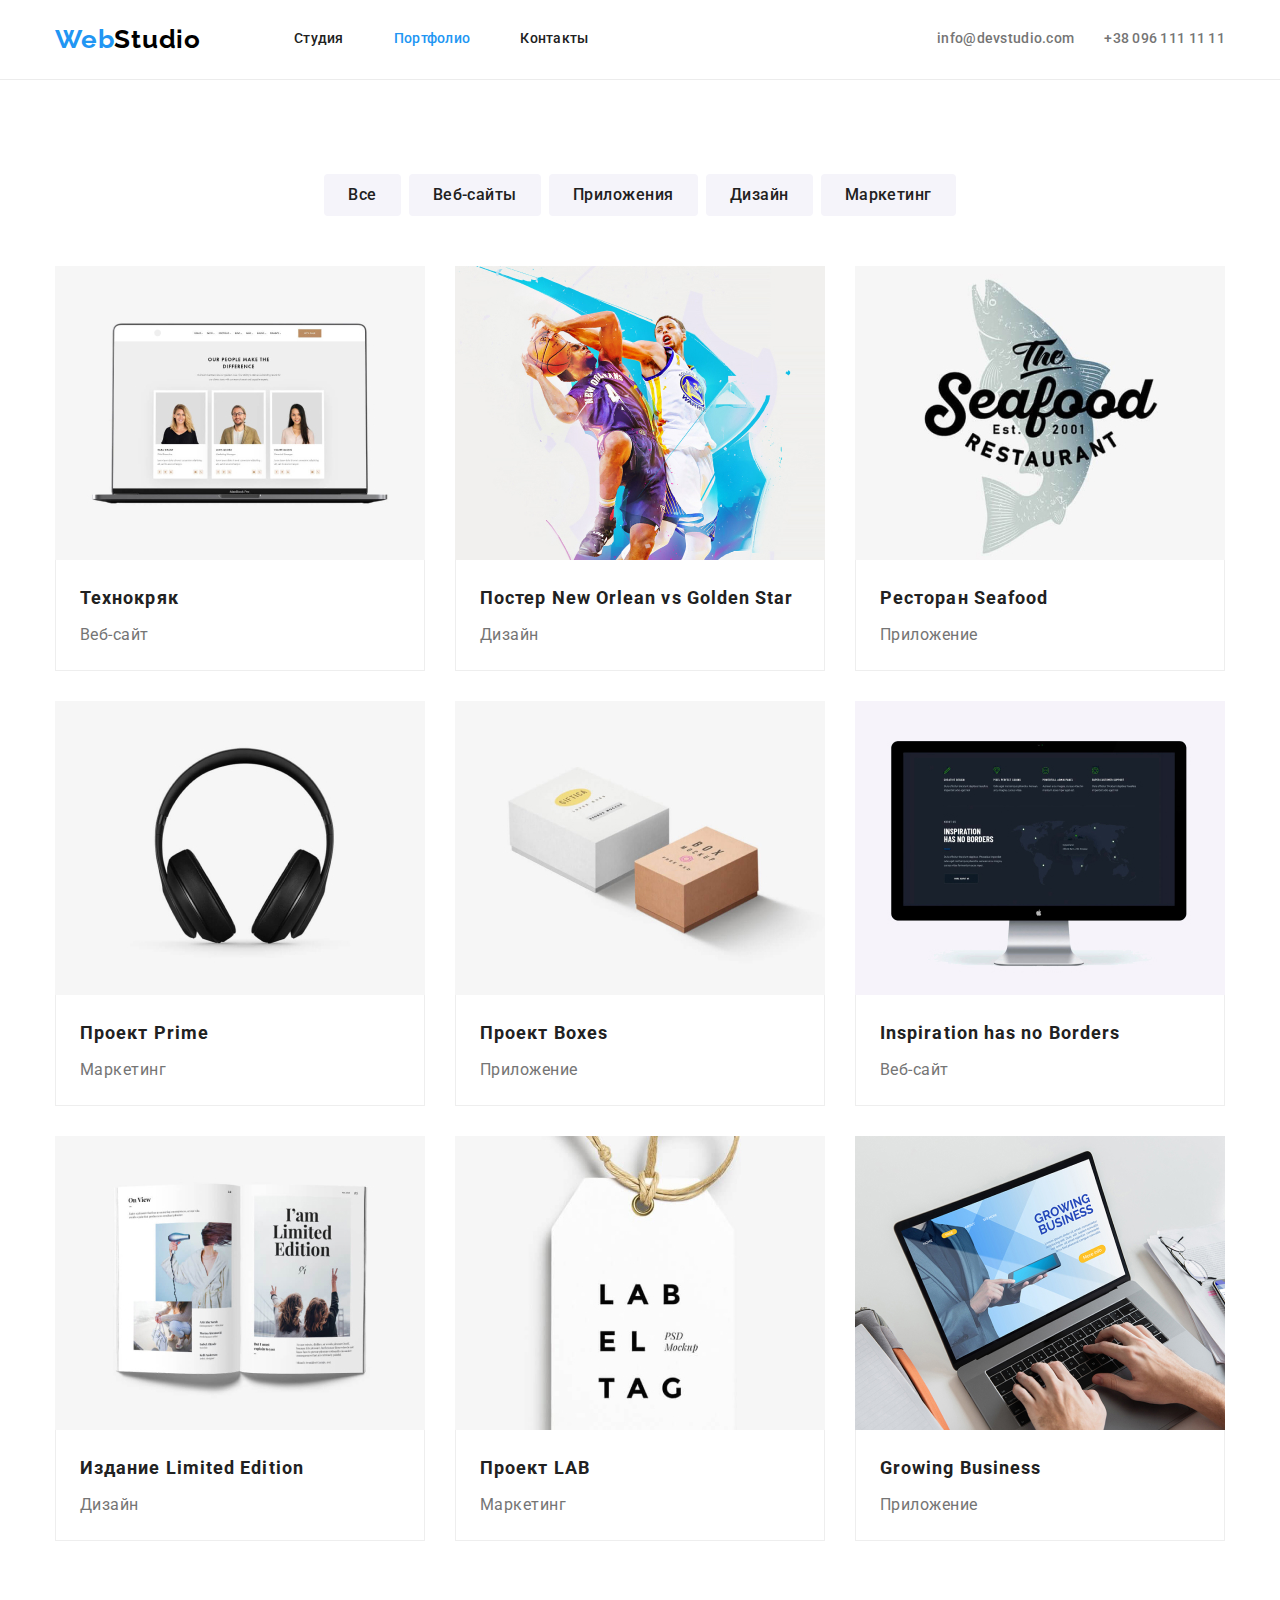
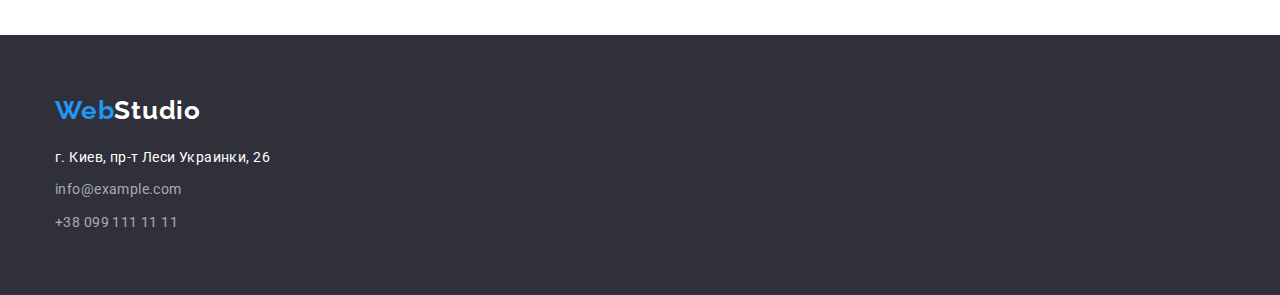
==== portfolio.html @ 459007b1 "Homework4" ====
<!DOCTYPE html>
<html lang="ru">
<head>
    <meta charset="UTF-8">
    <meta http-equiv="X-UA-Compatible" content="IE=edge">
    <meta name="viewport" content="width=device-width, initial-scale=1.0">
    <title>Document</title>
    <link rel="preconnect" href="https://fonts.gstatic.com">
    <link href="https://fonts.googleapis.com/css2?family=Raleway:wght@700&family=Roboto:wght@400;500;700;900&display=swap" rel="stylesheet">
    <link rel="stylesheet" href="https://cdnjs.cloudflare.com/ajax/libs/modern-normalize/1.0.0/modern-normalize.min.css">
    <link rel="stylesheet" href="./css/styles.css">
</head>
<body>
    <!-- Шапка сайта -->
    <header class="header">
        <div class="container header-container">
            <nav class="nav">
                <a class="logo" lang="en" href="./index.html">
                    <span class="logo-first-word">Web</span>Studio
                </a>
                <ul class="nav-menu list">
                    <li class="nav-menu-item">
                        <a class="nav-menu-link link vertical-padding-button " href="./index.html">Студия</a>
                    </li>
                    <li class="nav-menu-item">
                        <a class="nav-menu-link link vertical-padding-button current" href="./portfolio.html">Портфолио</a>
                    </li>
                    <li class="nav-menu-item">
                        <a class="nav-menu-link link vertical-padding-button" href="">Контакты</a>
                    </li>
                </ul>
            </nav>
            <ul class="header-contacts-list list">
                <li class="header-contacts-item">
                    <a class="mail-link link vertical-padding-button" href="mailto:info@devstudio.com">info@devstudio.com</a>
                </li>
                <li class="header-contacts-item">
                    <a class="tel-link link vertical-padding-button" href="tel:+380961111111">+38 096 111 11 11</a>
                </li>
            </ul>
        </div>
    </header>
    <main>
        <!-- Портфолио -->
        <section class="portfolio section">
            <div class="container">
                <h1 class="visually-hidden">Наши проекты</h1>
               <!-- Фильтр проектов -->
                <ul class="portfolio-filter-list list">
                    <li class="portfolio-filter-list-item">
                        <button class="portfolio-filter-button button" type="button">Все</button>
                    </li>
                    <li class="portfolio-filter-list-item">
                        <button class="portfolio-filter-button button" type="button">Веб-сайты</button>
                    </li>
                    <li class="portfolio-filter-list-item">
                        <button class="portfolio-filter-button button" type="button">Приложения</button>
                    </li>
                    <li class="portfolio-filter-list-item">
                        <button class="portfolio-filter-button button" type="button">Дизайн</button>
                    </li>
                    <li class="portfolio-filter-list-item">
                        <button class="portfolio-filter-button button" type="button">Маркетинг</button>
                    </li>
                </ul>
                <!-- Галерея проектов -->
                <ul class="gallery-list list">
                    <li class="gallery-list-item">
                        <a class="gallery-list-link link" href="">
                            <img class="gallery-list-img" src="./images/portfolio/tech.jpg" alt="Ноутбук с открытым сайтом" width=370 height=294>
                            <div class="gallery-list-content">
                                <h2 class="gallery-list-title">Технокряк</h2>
                                <p class="gallery-list-description">Веб-сайт</p>
                            </div>
                        </a>
                    </li>
                    <li class="gallery-list-item">
                        <a class="gallery-list-link link" href="">
                            <img class="gallery-list-img" src="./images/portfolio/poster-new-orlean-vs-golden-star.jpg"
                                alt="Постер с баскетболистами" width=370 height=294>
                            <div class="gallery-list-content">
                                <h2 class="gallery-list-title">Постер <span lang="en">New Orlean vs Golden Star</span></h2>
                                <p class="gallery-list-description">Дизайн</p>
                            </div>
                        </a>
                    </li>
                    <li class="gallery-list-item">
                        <a class="gallery-list-link link" href="">
                            <img class="gallery-list-img" src="./images/portfolio/restaurant-seafood.jpg" alt="Эмблема рыбного ресторана" width=370 height=294>
                            <div class="gallery-list-content">
                                <h2 class="gallery-list-title">Ресторан <span lang="en">Seafood</span></h2>
                                <p class="gallery-list-description">Приложение</p>
                            </div>
                        </a>
                    </li>
                    <li class="gallery-list-item">
                        <a class="gallery-list-link link" href="">
                            <img class="gallery-list-img" src="./images/portfolio/project-prime.jpg" alt="Черные наушники" width=370 height=294>
                            <div class="gallery-list-content">
                                <h2 class="gallery-list-title">Проект <span lang="en">Prime</span></h2>
                                <p class="gallery-list-description">Маркетинг</p>
                            </div>
                        </a>
                    </li>
                    <li class="gallery-list-item">
                        <a class="gallery-list-link link" href="">
                            <img class="gallery-list-img" src="./images/portfolio/project-boxes.jpg" alt="Две коробки, одна белая вторая светлокоричневая" width=370 height=294>
                            <div class="gallery-list-content">
                                <h2 class="gallery-list-title">Проект <span lang="en">Boxes</span></h2>
                                <p class="gallery-list-description">Приложение</p>
                            </div>
                        </a>
                    </li>
                    <li class="gallery-list-item">
                        <a class="gallery-list-link link" href="">
                            <img class="gallery-list-img" src="./images/portfolio/inspiration-has-no-borders.jpg" alt="Монитор с изображением веб-сайта" width=370 height=294>
                            <div class="gallery-list-content">
                                <h2 class="gallery-list-title" lang="en">Inspiration has no Borders</h2>
                                <p class="gallery-list-description">Веб-сайт</p>
                            </div>
                        </a>
                    </li>
                    <li class="gallery-list-item">
                        <a class="gallery-list-link link" href="">
                            <img class="gallery-list-img" src="./images/portfolio/project-limited-edition.jpg" alt="Журнал с картинками" width=370 height=294>
                            <div class="gallery-list-content">
                                <h2 class="gallery-list-title">Издание <span lang="en">Limited Edition</span></h2>
                                <p class="gallery-list-description">Дизайн</p>
                            </div>
                        </a>
                    </li>
                    <li class="gallery-list-item">
                        <a class="gallery-list-link link" href="">
                            <img class="gallery-list-img" src="./images/portfolio/project-lab.jpg" alt="Белый ярлик с надписью" width=370 height=294>
                            <div class="gallery-list-content">
                                <h2 class="gallery-list-title">Проект <span lang="en">LAB</span></h2>
                                <p class="gallery-list-description">Маркетинг</p>
                            </div>
                        </a>
                    </li>
                    <li class="gallery-list-item">
                        <a class="gallery-list-link link" href="">
                            <img class="gallery-list-img" src="./images/portfolio/growing-business.jpg" alt="Процес работы на ноутбуке" width=370 height=294>
                            <div class="gallery-list-content">
                                <h2 class="gallery-list-title" lang="en">Growing Business</h2>
                                <p class="gallery-list-description">Приложение</p>
                            </div>
                        </a>
                    </li> 
                </ul>
          </div>
        </section>
    </main>
    <!-- Подвал -->
    <footer class="footer">
        <div class="container">
            <a class="footer-logo" lang="en" href="./index.html"><span class="footer-logo-first-word">Web</span>Studio</a>
            <address>
                <ul class="footer-list list">
                    <li class="footer-list-item">
                        <a class="footer-map-link vertical-padding-button link" href="https://goo.gl/maps/yjC53x2u7ZF1c42Y8" target="_blank" rel="noreferrer noopener">г. Киев, пр-т Леси Украинки, 26</a>
                    </li>
                    <li class="footer-list-item">
                        <a class="footer-mail-link vertical-padding-button link" href="mailto:info@example.com">info@example.com</a>
                    </li>
                    <li class="footer-list-item">
                        <a class="footer-tel-link vertical-padding-button link" href="tel:+380991111111">+38 099 111 11 11</a>
                    </li>
                </ul>
            </address>
        </div>
    </footer>
</body>
</html>
---- css/styles.css ----
:root {
  --main-font: "Roboto", sans-serif;
  --secondary-font: "Raleway", sans-serif;
  --accent-color: #2196f3;
  --main-color: #212121;
  --secondary-color: #757575;
  --logo-first-color: #2196f3;
  --logo-second-color: #000000;
  --button-action-color: #ffffff;
  --button-action-background-color: #188ce8;
  --hero-title-text-color: #ffffff;
  --hero-background-color: #c4c4c4;
  --hero-button-background-color: #2196f3;
  --hero-button-hover-background-color: #188ce8;
  --team-background-color: #f5f4fa;
  --team-list-item-background-color: #ffffff;
  --footer-background-color: #2f303a;
  --footer-logo-color: #ffffff;
  --footer-logo-first-word-color: #2196f3;
  --footer-list-item-color: #ffffff;
  --footer-contacts-link-color: rgba(255, 255, 255, 0.6);
  --portfolio-filter-button-background-color: #f5f4fa;
  --sotial-icon-color: #afb1b8;
}

h1,
h2,
h3,
h4,
h5,
h6,
p {
  margin-top: 0;
}

ul,
ol {
  margin-top: 0;
  margin-bottom: 0;
  padding-left: 0;
}

img {
  display: block;
}

.list {
  list-style: none;
}

.link {
  text-decoration: none;
  color: inherit;
}

body {
  font-family: var(--main-font);
  color: var(--main-color);
}

.container {
  width: 1200px;
  padding-left: 15px;
  padding-right: 15px;
  margin: 0 auto;
}

.section {
  padding-top: 94px;
  padding-bottom: 94px;
}

/* ============= COMPONENTS ============= */
.title {
  font-size: 36px;
  line-height: 1.17;
  letter-spacing: 0.03em;
  text-align: center;
}

.link:hover,
.link:focus {
  color: var(--accent-color);
}

.link:hover .contact-list-icon,
.link:focus .contact-list-icon {
  fill: var(--accent-color);
}

.social-list-link:hover,
.social-list-link:focus {
  background-color: var(--accent-color);
}

.social-list-link:hover .team-sotial-list-icon,
.social-list-link:focus .team-sotial-list-icon {
  fill: var(--button-action-color);
}

.button {
  cursor: pointer;
  display: inline-block;
  border-radius: 4px;
  border-color: transparent;
}

.current {
  color: var(--accent-color);
}

.vertical-padding-button {
  padding-top: 5px;
  padding-bottom: 5px;
}

.visually-hidden {
  position: absolute;
  width: 1px;
  height: 1px;
  margin: -1px;
  border: 0;
  padding: 0;
  white-space: nowrap;
  clip-path: inset(100%);
  clip: rect(0 0 0 0);
  overflow: hidden;
  outline: 0;
  outline-offset: 0;
}
/* ============= COMPONENTS END ============= */

/* ============= HEADER ============= */
.header {
  padding-top: 24px;
  padding-bottom: 24px;
  border-bottom: 1px solid #ececec;
}

.header-container {
  display: flex;
  align-items: center;
  justify-content: space-between;
}

.nav {
  display: flex;
  align-items: center;
}

.logo {
  margin-right: 93px;
  font-family: var(--secondary-font);
  font-weight: 700;
  font-size: 26px;
  line-height: 1.19;
  letter-spacing: 0.03em;
  text-decoration: none;
  color: var(--logo-second-color);
}

.logo-first-word {
  color: var(--logo-first-color);
}

.nav-menu {
  display: flex;
  align-items: center;
  font-weight: 500;
  font-size: 14px;
  line-height: 1.14;
  letter-spacing: 0.02em;
}

.nav-menu-item:not(:last-child) {
  margin-right: 50px;
}

.header-contacts-list {
  display: flex;
  align-items: center;
  font-weight: 500;
  font-size: 14px;
  line-height: 1.14;
  letter-spacing: 0.02em;
  color: var(--secondary-color);
}

.envelope {
  width: 16px;
  height: 12px;
}

.smartphone {
  width: 10px;
  height: 16px;
}

.contact-list-icon {
  fill: var(--secondary-color);
}

.header-contacts-item:not(:last-child) {
  margin-right: 30px;
}

.mail-link,
.tel-link {
  display: flex;
  flex-direction: row-reverse;
  justify-content: center;
  align-items: center;
}

.contact-list-icon {
  margin-right: 10px;
}
/* ============= HEADER END ============= */

/* ============= HERO ============= */
.hero {
  background-color: var(--hero-background-color);
  padding-top: 200px;
  padding-bottom: 200px;
  background-image: linear-gradient(
      rgba(47, 48, 58, 0.4),
      rgba(47, 48, 58, 0.4)
    ),
    url(../images/hero/hero.jpg);
  background-size: cover;
}

.hero-container {
  text-align: center;
}

.hero-title {
  font-weight: 900;
  font-size: 44px;
  line-height: 1.36;
  letter-spacing: 0.06em;
  color: var(--hero-title-text-color);
  text-transform: uppercase;
  margin-bottom: 30px;
}

.hero-button {
  font-family: var(--main-font);
  font-weight: 700;
  font-size: 16px;
  line-height: 1.87;
  letter-spacing: 0.06em;
  background-color: var(--hero-button-background-color);
  color: var(--button-action-color);
  padding: 10px 32px;
}

.hero-button:hover {
  background-color: var(--hero-button-hover-background-color);
}
/* ============= HERO END ============= */

/* ============= ADVANTAGE ============= */

.advantage-list {
  display: flex;
  align-items: center;
}

.advantage-list-item:not(:last-child) {
  margin-right: 30px;
}

.container-advatage-list {
  display: flex;
  justify-content: center;
  align-items: center;
  margin-bottom: 30px;
  padding: 25px 100px;
  background: #f5f4fa;
  border-radius: 4px;
}

.advantage-list-icon {
  width: 70px;
  height: 70px;
}

.advantage-list-title {
  width: 270px;
  font-size: 14px;
  line-height: 1.14;
  letter-spacing: 0.03em;
  text-transform: uppercase;
  margin-bottom: 10px;
}

.advantage-list-description {
  font-size: 14px;
  line-height: 1.71;
  letter-spacing: 0.03em;
  color: var(--secondary-color);
  margin-bottom: 0;
}
/* ============= ADVANTAGE END ============= */

/* ============= OCCUPATION ============= */
.occupations {
  padding-bottom: 94px;
}

.occupations-title {
  font-size: 36px;
  line-height: 1.17;
  letter-spacing: 0.03em;
  text-align: center;
  margin-bottom: 50px;
}

.occupations-list {
  display: flex;
  flex-wrap: wrap;
  margin-left: -30px;
  margin-top: -30px;
}

.occupations-list-item {
  flex-basis: calc((100% - 3 * 30px) / 3);
  margin-left: 30px;
  margin-top: 30px;
}
/* ============= OCCUPATION END ============= */

/* ============= TEAM ============= */
.team {
  background-color: var(--team-background-color);
}

.team-title {
  font-size: 36px;
  line-height: 1.17;
  letter-spacing: 0.03em;
  margin-bottom: 50px;
  text-align: center;
}

.team-list {
  display: flex;
  align-items: center;
  text-align: center;
  flex-wrap: wrap;
  margin-left: -30px;
  margin-top: -30px;
}

.team-list-item {
  background-color: var(--team-list-item-background-color);
  flex-basis: calc((100% - 4 * 30px) / 4);
  margin-left: 30px;
  margin-top: 30px;
}

.team-list-item-container {
  padding: 30px 32px;
}

.team-social-list {
  display: flex;
  justify-content: space-between;
}

.social-list-link {
  width: 44px;
  height: 44px;
  display: flex;
  justify-content: center;
  align-items: center;
  border-radius: 50%;
}

.team-sotial-list-icon {
  width: 20px;
  height: 20px;
  fill: var(--sotial-icon-color);
}

.team-list-item-title {
  font-weight: 500;
  font-size: 16px;
  line-height: 1.19;
  letter-spacing: 0.03em;
  margin-bottom: 10px;
}

.team-list-item-description {
  font-size: 16px;
  line-height: 1.19;
  letter-spacing: 0.03em;
  color: var(--secondary-color);
  margin-bottom: 16px;
}
/* ============= TEAM END ============= */

/* ============= REGULAR CUSTOMERS ============= */
.customers-title {
  margin-bottom: 50px;
}

.customers-list {
  display: flex;
  align-items: center;
  text-align: center;
  flex-wrap: wrap;
  margin-left: -30px;
  margin-top: -30px;
}

.customers-list-item {
  border: 1px solid #afb1b8;
  border-radius: 4px;
  flex-basis: calc((100% - 6 * 30px) / 6);
  margin-left: 30px;
  margin-top: 30px;
}

.customers-list-item {
  padding: 16px 32px;
}

.customer-list-icon {
  width: 106px;
  height: 60px;
}
/* ============= REGULAR CUSTOMERS END ============= */

/* ============= FOOTER ============= */
.footer {
  background-color: var(--footer-background-color);
  padding-top: 60px;
  padding-bottom: 60px;
}

.footer-logo {
  display: inline-block;
  font-family: var(--secondary-font);
  font-weight: 700;
  font-size: 26px;
  line-height: 1.19;
  letter-spacing: 0.03em;
  text-decoration: none;
  color: var(--footer-logo-color);
  margin-bottom: 20px;
}

.footer-logo-first-word {
  color: var(--footer-logo-first-word-color);
}

.footer-list-item {
  font-style: normal;
  font-size: 14px;
  line-height: 1.71;
  letter-spacing: 0.03em;
  color: var(--footer-list-item-color);
}

.footer-list-item:not(:last-child) {
  margin-bottom: 9px;
}

.footer-tel-link,
.footer-mail-link {
  color: var(--footer-contacts-link-color);
}
/* ============= FOOTER END ============= */

/* ============= PORTFOLIO FILTER ============= */
/* .portfolio {
} */

.portfolio-filter-list {
  display: flex;
  justify-content: center;
  margin-bottom: 50px;
}

.portfolio-filter-button {
  font-family: var(--main-font);
  font-weight: 500;
  font-size: 16px;
  line-height: 1.62;
  letter-spacing: 0.03em;
  color: var(--main-color);
  background-color: var(--portfolio-filter-button-background-color);
  padding: 6px 22px;
}

.portfolio-filter-list-item:not(:last-child) {
  margin-right: 8px;
}

.portfolio-filter-button:hover {
  color: var(--button-action-color);
  background-color: var(--button-action-background-color);
}
/* ============= PORTFOLIO FILTER END ============= */

/* ============= PORTFOLIO GALLERY ============= */
.gallery-list {
  display: flex;
  flex-wrap: wrap;
  margin-left: -30px;
  margin-top: -30px;
}

.gallery-list-item {
  flex-basis: calc((100% - 3 * 30px) / 3);
  margin-left: 30px;
  margin-top: 30px;
}

.gallery-list-title {
  font-size: 18px;
  line-height: 2;
  letter-spacing: 0.06em;
  margin-bottom: 4px;
}

.gallery-list-description {
  font-size: 16px;
  line-height: 1.87;
  letter-spacing: 0.03em;
  color: var(--secondary-color);
  margin-bottom: 0;
}

.gallery-list-content {
  padding: 20px 24px;
  border: 1px solid #eeeeee;
  border-top: 0px;
}
/* ============= PORTFOLIO GALLERY END ============= */
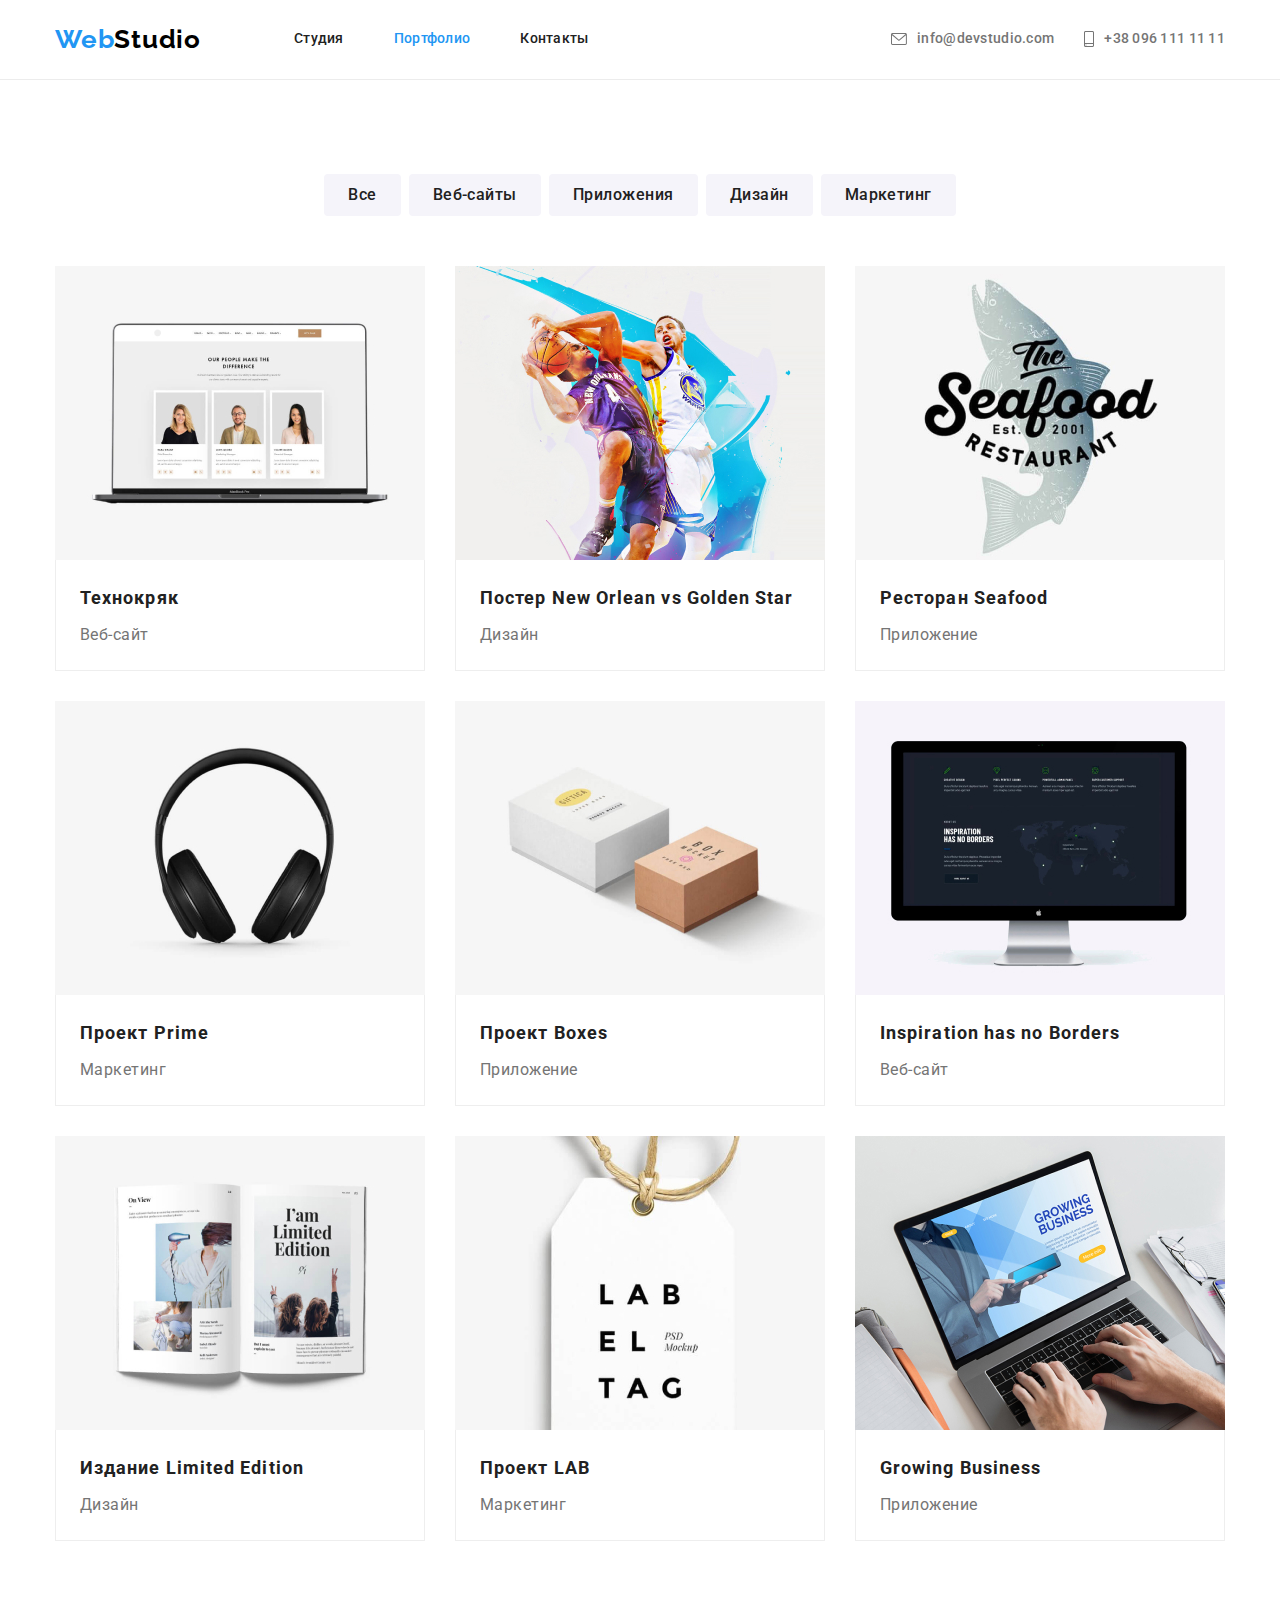
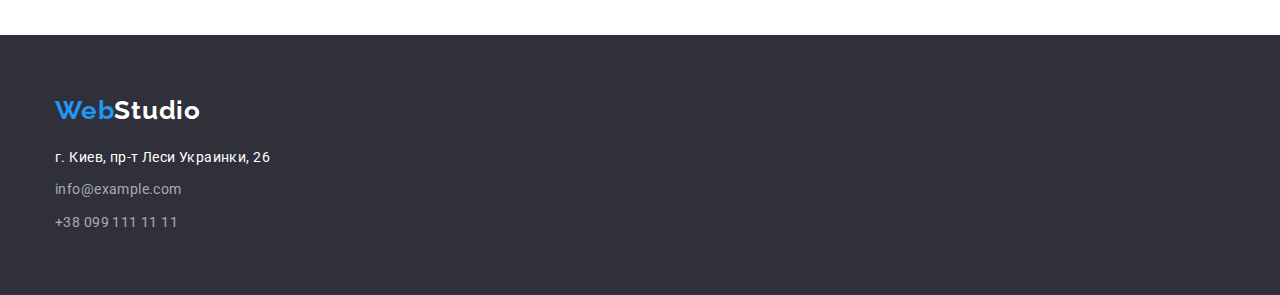
==== commit db77a29b: "update portfolio(header)" ====
--- a/portfolio.html
+++ b/portfolio.html
@@ -20,7 +20,7 @@
                 </a>
                 <ul class="nav-menu list">
                     <li class="nav-menu-item">
-                        <a class="nav-menu-link link vertical-padding-button " href="./index.html">Студия</a>
+                        <a class="nav-menu-link link vertical-padding-button" href="./index.html">Студия</a>
                     </li>
                     <li class="nav-menu-item">
                         <a class="nav-menu-link link vertical-padding-button current" href="./portfolio.html">Портфолио</a>
@@ -32,10 +32,18 @@
             </nav>
             <ul class="header-contacts-list list">
                 <li class="header-contacts-item">
-                    <a class="mail-link link vertical-padding-button" href="mailto:info@devstudio.com">info@devstudio.com</a>
+                    <a class="mail-link link vertical-padding-button" href="mailto:info@devstudio.com">info@devstudio.com
+                        <svg class="contact-list-icon envelope">
+                            <use href="./images/sprite.svg#icon-envelope"></use>
+                        </svg>
+                    </a>
                 </li>
                 <li class="header-contacts-item">
-                    <a class="tel-link link vertical-padding-button" href="tel:+380961111111">+38 096 111 11 11</a>
+                    <a class="tel-link link vertical-padding-button" href="tel:+380961111111">+38 096 111 11 11
+                        <svg class="contact-list-icon smartphone">
+                            <use href="./images/sprite.svg#icon-smartphone"></use>
+                        </svg>
+                    </a>
                 </li>
             </ul>
         </div>
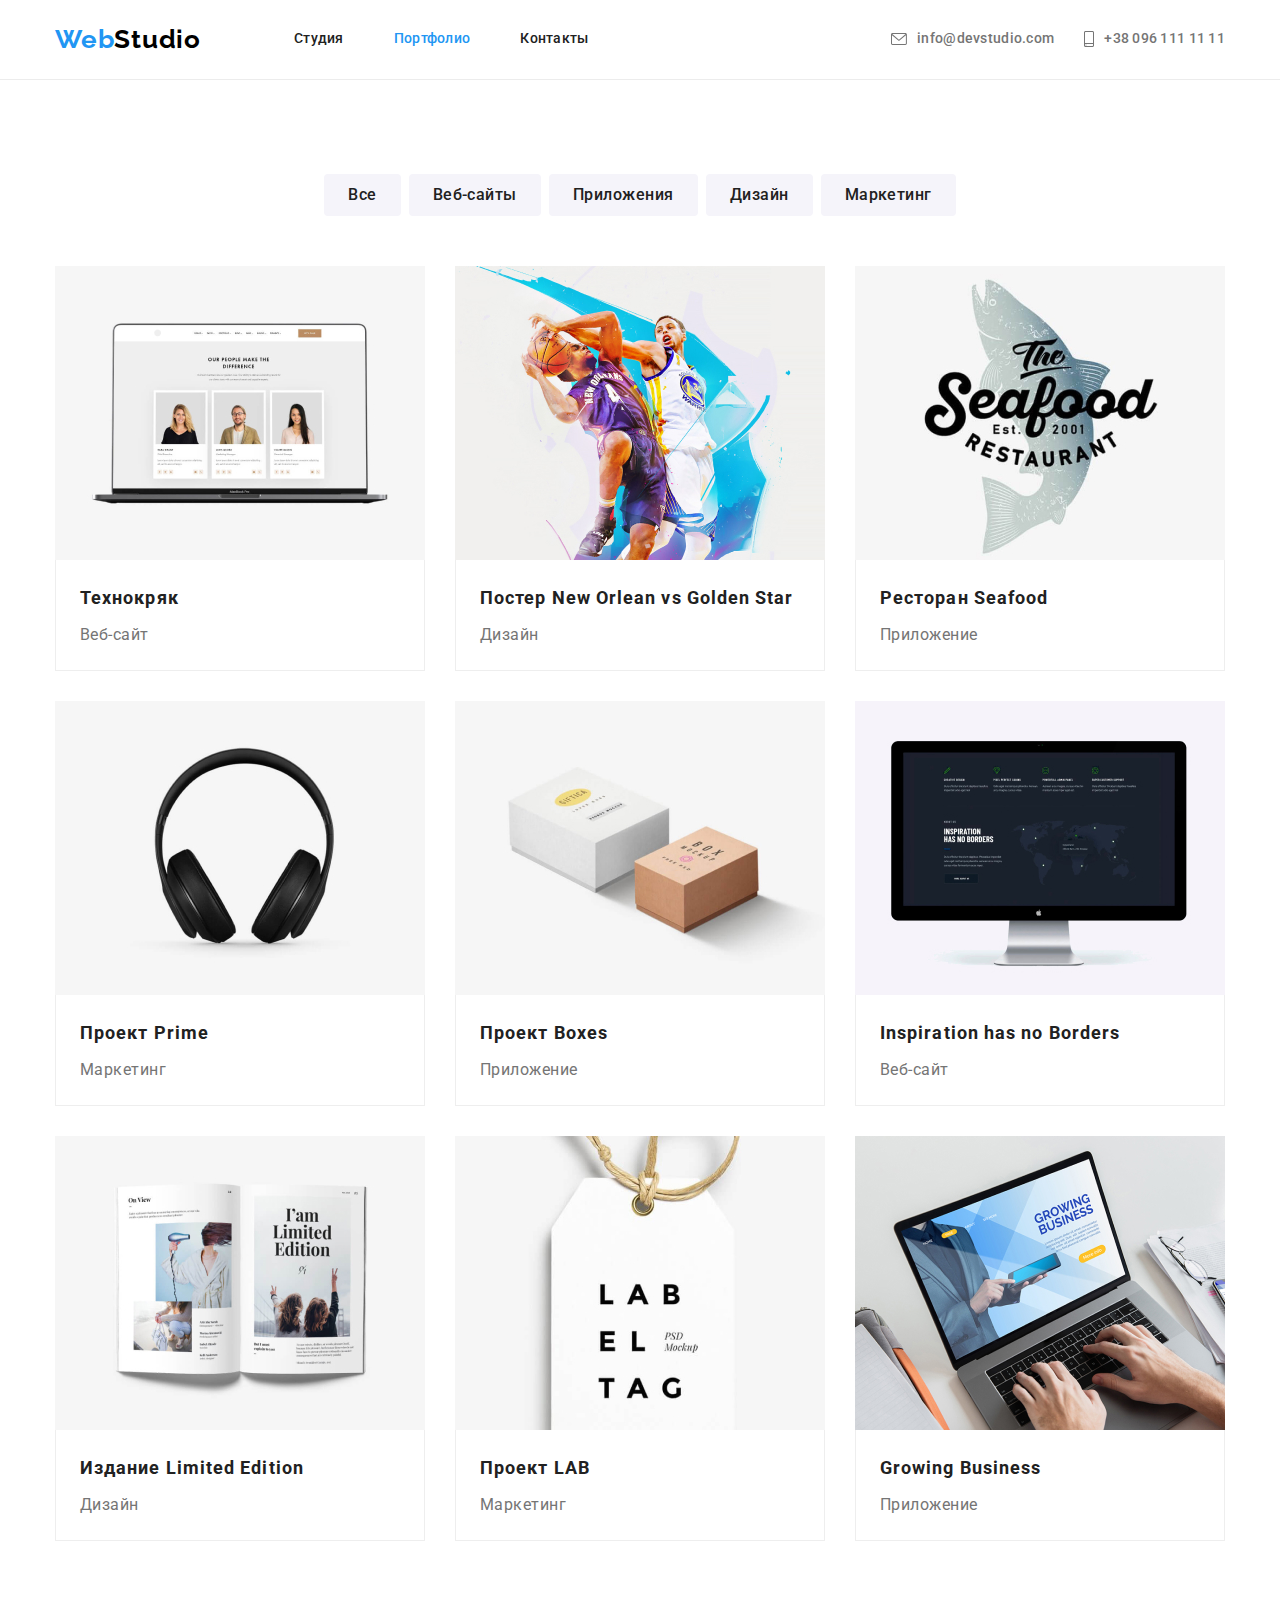
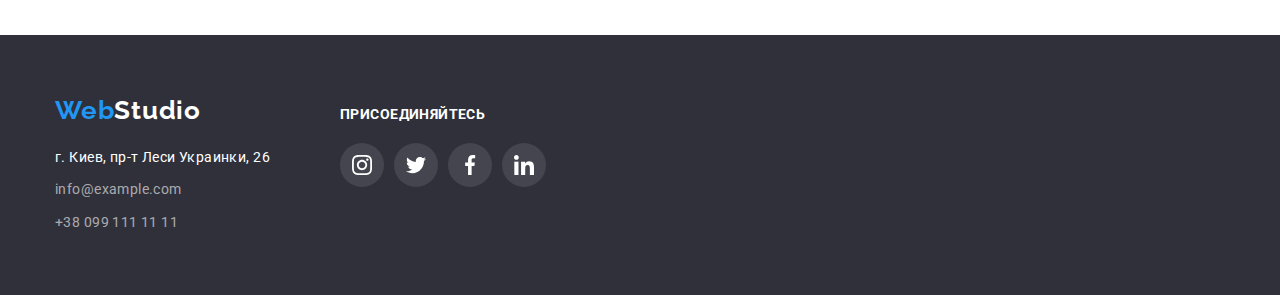
==== commit 0d193ce4: "Summary" ====
--- a/portfolio.html
+++ b/portfolio.html
@@ -33,14 +33,14 @@
             <ul class="header-contacts-list list">
                 <li class="header-contacts-item">
                     <a class="mail-link link vertical-padding-button" href="mailto:info@devstudio.com">info@devstudio.com
-                        <svg class="contact-list-icon envelope">
+                        <svg class="contact-list-icon envelope" width="16" height="12">
                             <use href="./images/sprite.svg#icon-envelope"></use>
                         </svg>
                     </a>
                 </li>
                 <li class="header-contacts-item">
                     <a class="tel-link link vertical-padding-button" href="tel:+380961111111">+38 096 111 11 11
-                        <svg class="contact-list-icon smartphone">
+                        <svg class="contact-list-icon smartphone" width="10" height="16">
                             <use href="./images/sprite.svg#icon-smartphone"></use>
                         </svg>
                     </a>
@@ -161,21 +161,61 @@
     </main>
     <!-- Подвал -->
     <footer class="footer">
-        <div class="container">
-            <a class="footer-logo" lang="en" href="./index.html"><span class="footer-logo-first-word">Web</span>Studio</a>
-            <address>
-                <ul class="footer-list list">
-                    <li class="footer-list-item">
-                        <a class="footer-map-link vertical-padding-button link" href="https://goo.gl/maps/yjC53x2u7ZF1c42Y8" target="_blank" rel="noreferrer noopener">г. Киев, пр-т Леси Украинки, 26</a>
-                    </li>
-                    <li class="footer-list-item">
-                        <a class="footer-mail-link vertical-padding-button link" href="mailto:info@example.com">info@example.com</a>
-                    </li>
-                    <li class="footer-list-item">
-                        <a class="footer-tel-link vertical-padding-button link" href="tel:+380991111111">+38 099 111 11 11</a>
-                    </li>
-                </ul>
-            </address>
+        <div class="container footer-container">
+            <div class="footer-contacts">
+                <a class="footer-logo" lang="en" href="./index.html"><span
+                        class="footer-logo-first-word">Web</span>Studio</a>
+                <address class="footer-address">
+                    <ul class="footer-list list">
+                        <li class="footer-list-item">
+                            <a class="footer-map-link vertical-padding-button link"
+                                href="https://goo.gl/maps/yjC53x2u7ZF1c42Y8" target="_blank" rel="noreferrer noopener">г.
+                                Киев, пр-т Леси Украинки, 26</a>
+                        </li>
+                        <li class="footer-list-item">
+                            <a class="footer-mail-link vertical-padding-button link"
+                                href="mailto:info@example.com">info@example.com</a>
+                        </li>
+                        <li class="footer-list-item">
+                            <a class="footer-tel-link vertical-padding-button link" href="tel:+380991111111">+38 099 111 11
+                                11</a>
+                        </li>
+                    </ul>
+                </address>
+            </div>
+            <div class="footer-sotial-list-container">
+                <h2 class="footer-title title">присоединяйтесь</h2>
+                <ul class="footer-sotial-list list">
+                    <li class="footer-sotial-list-item">
+                        <a href="" class="footer-sotial-link link">
+                            <svg class="footer-sotial-list-icon" width="20" height="20">
+                                <use href="./images/sprite.svg#icon-instagram"></use>
+                            </svg>
+                        </a>
+                    </li>
+                    <li class="footer-sotial-list-item">
+                        <a href="" class="footer-sotial-link link">
+                            <svg class="footer-sotial-list-icon" width="20" height="20">
+                                <use href="./images/sprite.svg#icon-twitter"></use>
+                            </svg>
+                        </a>
+                    </li>
+                    <li class="footer-sotial-list-item">
+                        <a href="" class="footer-sotial-link link">
+                            <svg class="footer-sotial-list-icon" width="20" height="20">
+                                <use href="./images/sprite.svg#icon-facebook"></use>
+                            </svg>
+                        </a>
+                    </li>
+                    <li class="footer-sotial-list-item">
+                        <a href="" class="footer-sotial-link link">
+                            <svg class="footer-sotial-list-icon" width="20" height="20">
+                                <use href="./images/sprite.svg#icon-linkedin"></use>
+                            </svg>
+                        </a>
+                    </li>
+                </ul>
+            </div>
         </div>
     </footer>
 </body>
--- a/css/styles.css
+++ b/css/styles.css
@@ -72,6 +72,7 @@
 
 /* ============= COMPONENTS ============= */
 .title {
+  font-weight: 700;
   font-size: 36px;
   line-height: 1.17;
   letter-spacing: 0.03em;
@@ -96,6 +97,27 @@
 .social-list-link:hover .team-sotial-list-icon,
 .social-list-link:focus .team-sotial-list-icon {
   fill: var(--button-action-color);
+}
+
+.customers-list-link:hover,
+.customers-list-link:focus {
+  border-color: var(--accent-color);
+}
+
+.customers-list-link:hover .customer-list-icon,
+.customers-list-link:focus .customer-list-icon {
+  fill: var(--accent-color);
+}
+
+.footer-sotial-link:hover,
+.footer-sotial-link:focus {
+  background-color: var(--accent-color);
+}
+
+.gallery-list-item:hover,
+.gallery-list-item:focus {
+  box-shadow: 0px 1px 1px rgba(0, 0, 0, 0.12), 0px 4px 4px rgba(0, 0, 0, 0.06),
+    1px 4px 6px rgba(0, 0, 0, 0.16);
 }
 
 .button {
@@ -186,15 +208,15 @@
   color: var(--secondary-color);
 }
 
-.envelope {
+/* .envelope {
   width: 16px;
   height: 12px;
-}
-
-.smartphone {
+} */
+
+/* .smartphone {
   width: 10px;
   height: 16px;
-}
+} */
 
 .contact-list-icon {
   fill: var(--secondary-color);
@@ -228,6 +250,8 @@
     ),
     url(../images/hero/hero.jpg);
   background-size: cover;
+  max-width: 1600px;
+  margin: 0 auto;
 }
 
 .hero-container {
@@ -281,10 +305,10 @@
   border-radius: 4px;
 }
 
-.advantage-list-icon {
+/* .advantage-list-icon {
   width: 70px;
   height: 70px;
-}
+} */
 
 .advantage-list-title {
   width: 270px;
@@ -358,6 +382,8 @@
   flex-basis: calc((100% - 4 * 30px) / 4);
   margin-left: 30px;
   margin-top: 30px;
+  box-shadow: 0px 1px 3px rgba(0, 0, 0, 0.12), 0px 1px 1px rgba(0, 0, 0, 0.14),
+    0px 2px 1px rgba(0, 0, 0, 0.2);
 }
 
 .team-list-item-container {
@@ -379,8 +405,8 @@
 }
 
 .team-sotial-list-icon {
-  width: 20px;
-  height: 20px;
+  /* width: 20px;
+  height: 20px; */
   fill: var(--sotial-icon-color);
 }
 
@@ -416,24 +442,34 @@
 }
 
 .customers-list-item {
-  border: 1px solid #afb1b8;
-  border-radius: 4px;
   flex-basis: calc((100% - 6 * 30px) / 6);
   margin-left: 30px;
   margin-top: 30px;
 }
 
-.customers-list-item {
-  padding: 16px 32px;
+.customers-list-link {
+  display: flex;
+  justify-content: center;
+  align-items: center;
+  width: 170px;
+  height: 92px;
+  border: 1px solid #afb1b8;
+  border-radius: 4px;
+  border-color: var(--sotial-icon-color);
 }
 
 .customer-list-icon {
-  width: 106px;
-  height: 60px;
+  /* width: 106px;
+  height: 60px; */
+  fill: var(--sotial-icon-color);
 }
 /* ============= REGULAR CUSTOMERS END ============= */
 
 /* ============= FOOTER ============= */
+.footer-container {
+  display: flex;
+}
+
 .footer {
   background-color: var(--footer-background-color);
   padding-top: 60px;
@@ -456,6 +492,10 @@
   color: var(--footer-logo-first-word-color);
 }
 
+.footer-address {
+  margin-right: 70px;
+}
+
 .footer-list-item {
   font-style: normal;
   font-size: 14px;
@@ -471,6 +511,45 @@
 .footer-tel-link,
 .footer-mail-link {
   color: var(--footer-contacts-link-color);
+}
+
+.footer-sotial-list-container {
+  padding-top: 12px;
+}
+
+.footer-title {
+  font-size: 14px;
+  line-height: 1.14;
+  letter-spacing: 0.03em;
+  text-transform: uppercase;
+  color: var(--footer-list-item-color);
+  margin-bottom: 20px;
+  text-align: start;
+}
+
+.footer-sotial-list {
+  display: flex;
+  align-items: center;
+}
+
+.footer-sotial-list-item:not(:last-child) {
+  margin-right: 10px;
+}
+
+.footer-sotial-link {
+  display: flex;
+  justify-content: center;
+  align-items: center;
+  width: 44px;
+  height: 44px;
+  border-radius: 50%;
+  background-color: rgba(255, 255, 255, 0.1);
+}
+
+.footer-sotial-list-icon {
+  /* width: 20px;
+  height: 20px; */
+  fill: var(--footer-list-item-color);
 }
 /* ============= FOOTER END ============= */
 
